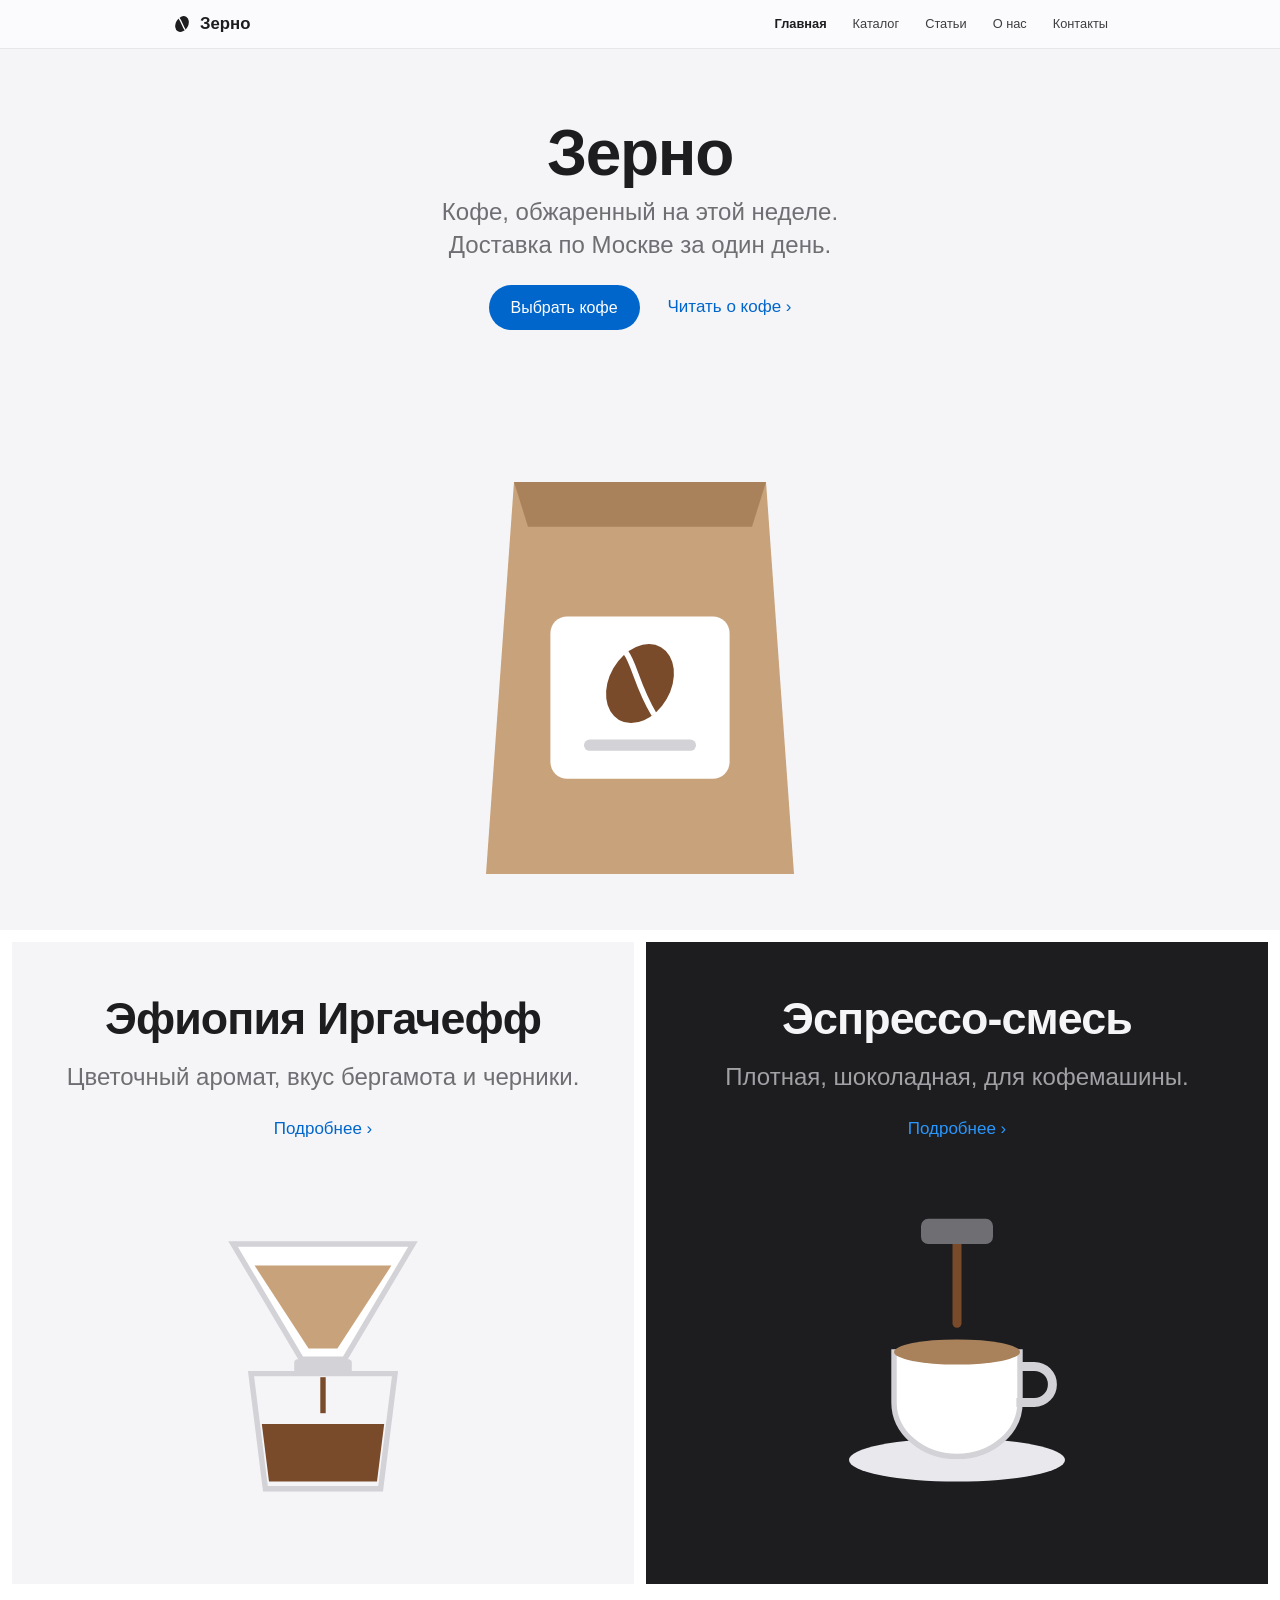
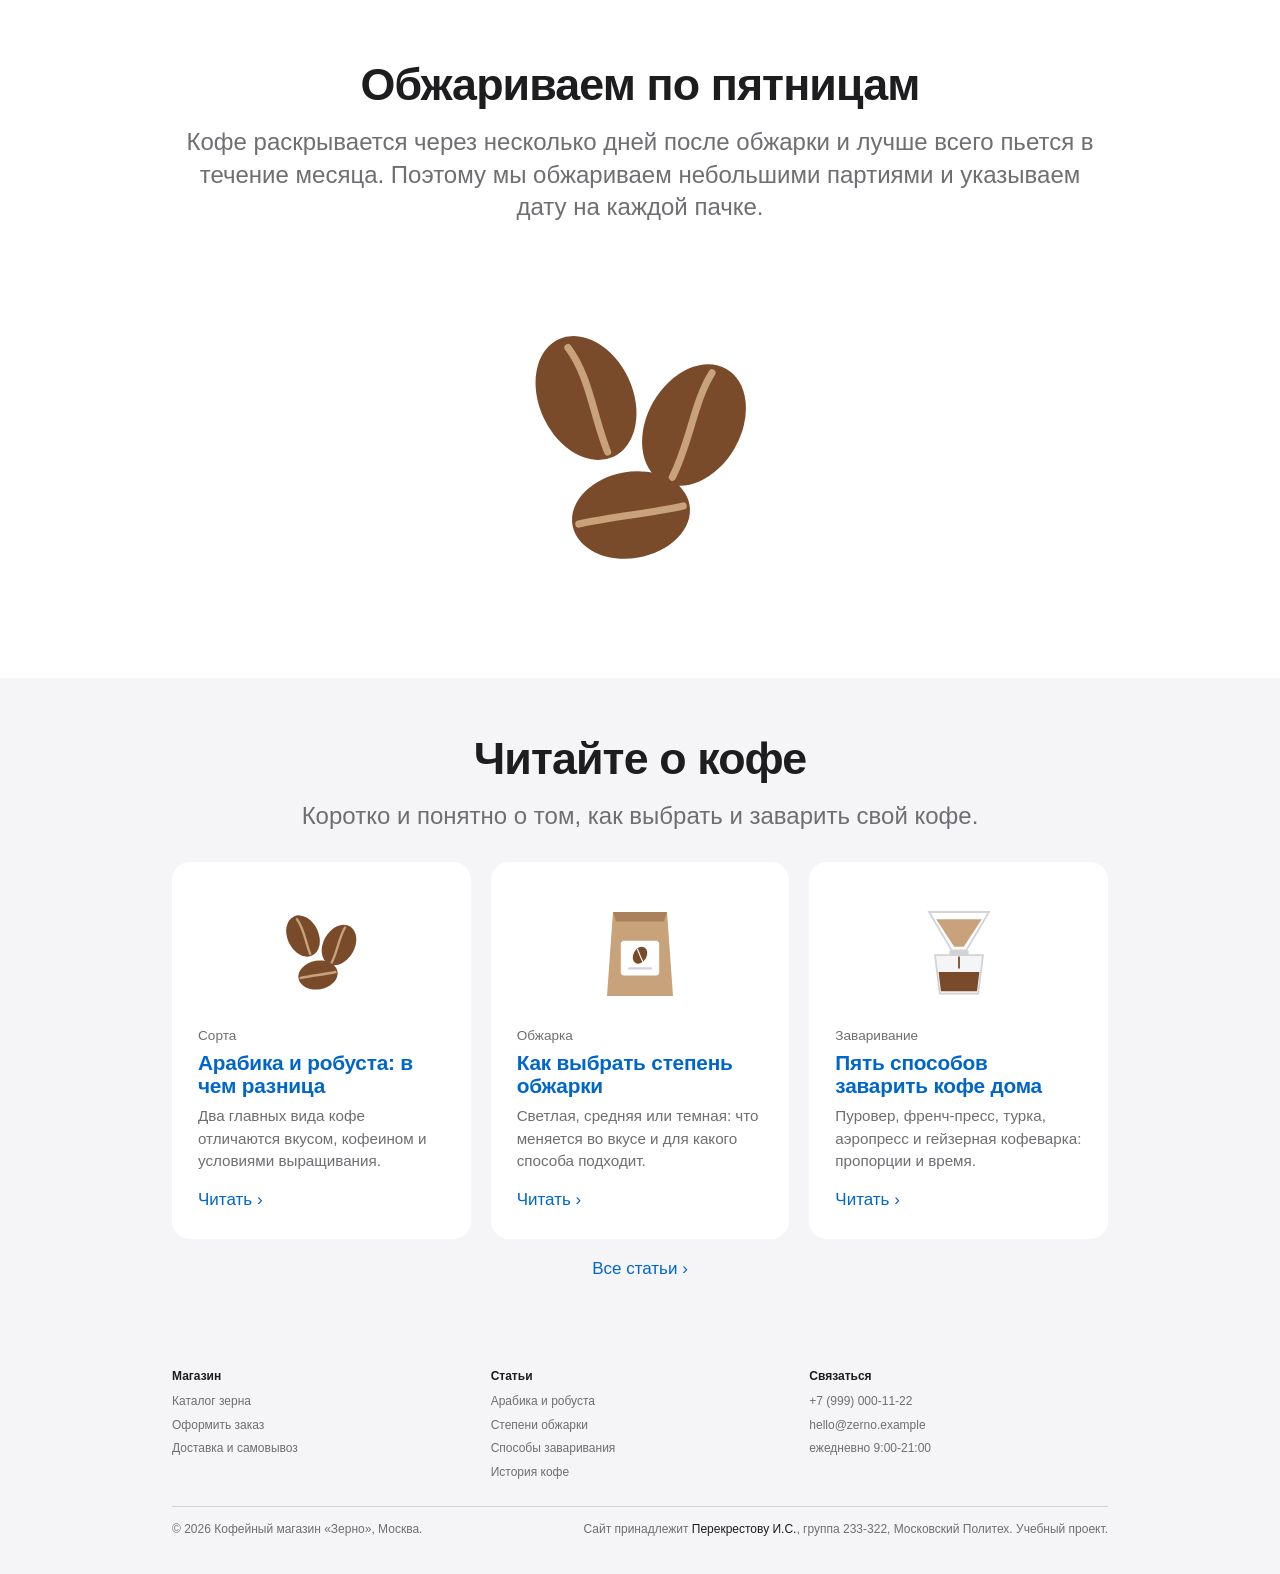
==== index.html @ 223fb18f "Add files via upload" ====
<!DOCTYPE html>
<html lang="ru">
<head>
  <meta charset="UTF-8">
  <meta name="viewport" content="width=device-width, initial-scale=1">
  <title>Зерно - свежеобжаренный кофе в Москве</title>
  <meta name="description" content="Кофейный магазин «Зерно»: свежеобжаренный кофе в зернах и молотый, статьи о сортах, обжарке и заваривании.">
  <link rel="icon" href="img/logo.svg" type="image/svg+xml">
  <link rel="stylesheet" href="css/style.css">
</head>
<body>
<header class="nav">
  <div class="wrap">
    <a class="logo" href="index.html"><img src="img/logo.svg" alt="" width="20" height="20">Зерно</a>
    <button class="menu-btn" aria-expanded="false" aria-controls="menu">Меню</button>
    <nav class="menu" id="menu" aria-label="Основное меню">
      <a href="index.html" aria-current="page">Главная</a>
      <a href="katalog.html">Каталог</a>
      <a href="statyi.html">Статьи</a>
      <a href="o-nas.html">О нас</a>
      <a href="kontakty.html">Контакты</a>
    </nav>
  </div>
</header>
<main>
<section class="hero">
  <div class="wrap">
    <h1>Зерно</h1>
    <p class="lead">Кофе, обжаренный на этой неделе.<br>Доставка по Москве за один день.</p>
    <div class="actions">
      <a class="btn" href="katalog.html">Выбрать кофе</a>
      <a class="link-more" href="statyi.html">Читать о кофе</a>
    </div>
    <img class="hero-art" src="img/bag.svg" alt="Пачка кофе «Зерно»">
  </div>
</section>

<div class="grid-2">
  <section class="tile soft">
    <h2>Эфиопия Иргачефф</h2>
    <p class="lead">Цветочный аромат, вкус бергамота и черники.</p>
    <div class="actions"><a class="link-more" href="katalog.html">Подробнее</a></div>
    <img class="tile-art" src="img/pourover.svg" alt="">
  </section>
  <section class="tile dark">
    <h2>Эспрессо-смесь</h2>
    <p class="lead">Плотная, шоколадная, для кофемашины.</p>
    <div class="actions"><a class="link-more" href="katalog.html">Подробнее</a></div>
    <img class="tile-art" src="img/espresso.svg" alt="">
  </section>
</div>

<section class="tile">
  <div class="wrap">
    <h2>Обжариваем по пятницам</h2>
    <p class="lead">Кофе раскрывается через несколько дней после обжарки и лучше всего пьется в течение месяца. Поэтому мы обжариваем небольшими партиями и указываем дату на каждой пачке.</p>
    <img class="tile-art" src="img/beans.svg" alt="">
  </div>
</section>

<section class="section soft">
  <div class="wrap">
    <h2 style="text-align:center">Читайте о кофе</h2>
    <p class="lead" style="text-align:center">Коротко и понятно о том, как выбрать и заварить свой кофе.</p>
    <div class="cards" style="margin-top:30px">
      <a class="card" href="arabika-robusta.html">
        <img class="art" src="img/beans.svg" alt="">
        <div class="meta">Сорта</div>
        <h3>Арабика и робуста: в чем разница</h3>
        <p>Два главных вида кофе отличаются вкусом, кофеином и условиями выращивания.</p>
        <span class="link-more">Читать</span>
      </a>
      <a class="card" href="obzharka.html">
        <img class="art" src="img/bag.svg" alt="">
        <div class="meta">Обжарка</div>
        <h3>Как выбрать степень обжарки</h3>
        <p>Светлая, средняя или темная: что меняется во вкусе и для какого способа подходит.</p>
        <span class="link-more">Читать</span>
      </a>
      <a class="card" href="zavarivanie.html">
        <img class="art" src="img/pourover.svg" alt="">
        <div class="meta">Заваривание</div>
        <h3>Пять способов заварить кофе дома</h3>
        <p>Пуровер, френч-пресс, турка, аэропресс и гейзерная кофеварка: пропорции и время.</p>
        <span class="link-more">Читать</span>
      </a>
    </div>
    <div class="actions"><a class="link-more" href="statyi.html">Все статьи</a></div>
  </div>
</section>
</main>
<footer class="footer">
  <div class="wrap">
    <div class="cols">
      <div>
        <h4>Магазин</h4>
        <ul><li><a href="katalog.html">Каталог зерна</a></li><li><a href="kontakty.html#order">Оформить заказ</a></li><li><a href="kontakty.html">Доставка и самовывоз</a></li></ul>
      </div>
      <div>
        <h4>Статьи</h4>
        <ul><li><a href="arabika-robusta.html">Арабика и робуста</a></li><li><a href="obzharka.html">Степени обжарки</a></li><li><a href="zavarivanie.html">Способы заваривания</a></li><li><a href="istoriya.html">История кофе</a></li></ul>
      </div>
      <div>
        <h4>Связаться</h4>
        <ul><li><a href="tel:+79990001122">+7 (999) 000-11-22</a></li><li><a href="mailto:hello@zerno.example">hello@zerno.example</a></li><li>ежедневно 9:00-21:00</li></ul>
      </div>
    </div>
    <div class="owner">
      <span>© <span class="year">2026</span> Кофейный магазин «Зерно», Москва.</span>
      <span>Сайт принадлежит <strong>Перекрестову И.С.</strong>, группа 233-322, Московский Политех. Учебный проект.</span>
    </div>
    <div class="counters">
      <!-- ===== СЧЕТЧИКИ: место для кнопок счетчиков ===== -->
    </div>
  </div>
</footer>
<script src="js/main.js"></script>
</body>
</html>
---- css/style.css ----
/* =========================================================
   ЗЕРНО - кофейный магазин. Общие стили.
   Светлая минималистичная стилистика: много воздуха, крупные заголовки.
   ========================================================= */
:root {
  --bg: #ffffff;
  --bg-soft: #f5f5f7;     /* светло-серые секции */
  --bg-dark: #1d1d1f;     /* темные секции */
  --text: #1d1d1f;
  --muted: #6e6e73;
  --line: #d2d2d7;
  --accent: #0066cc;      /* ссылки и кнопки */
  --accent-hover: #0077ed;
  --coffee: #7a4b2a;      /* кофейный акцент в иллюстрациях */
  --font: -apple-system, BlinkMacSystemFont, "SF Pro Text", "Segoe UI", "Helvetica Neue", Arial, sans-serif;
  --wrap: 980px;
}
* { box-sizing: border-box; }
html { scroll-behavior: smooth; }
@media (prefers-reduced-motion: reduce) { html { scroll-behavior: auto; } * { transition: none !important; } }
body { margin: 0; font-family: var(--font); color: var(--text); background: var(--bg);
  font-size: 17px; line-height: 1.47; -webkit-font-smoothing: antialiased; }
img { max-width: 100%; display: block; }
a { color: var(--accent); text-decoration: none; }
a:hover { text-decoration: underline; }
a:focus-visible, button:focus-visible, input:focus-visible, select:focus-visible, textarea:focus-visible {
  outline: 3px solid rgba(0,102,204,.5); outline-offset: 2px; border-radius: 4px; }
.wrap { max-width: var(--wrap); margin: 0 auto; padding: 0 22px; }

h1, h2, h3 { font-weight: 600; letter-spacing: -0.02em; margin: 0 0 .4em; line-height: 1.08; }
h1 { font-size: clamp(2.4rem, 6vw, 4rem); }
h2 { font-size: clamp(1.8rem, 4vw, 2.8rem); }
h3 { font-size: 1.3rem; letter-spacing: -0.01em; }
p { margin: 0 0 1em; }
.lead { font-size: clamp(1.15rem, 2.2vw, 1.5rem); color: var(--muted); line-height: 1.35; }

/* ---------- навигация ---------- */
.nav { position: sticky; top: 0; z-index: 10; background: rgba(251,251,253,.85);
  backdrop-filter: saturate(180%) blur(20px); -webkit-backdrop-filter: saturate(180%) blur(20px);
  border-bottom: 1px solid rgba(0,0,0,.08); }
.nav .wrap { display: flex; align-items: center; justify-content: space-between; height: 48px; }
.logo { display: flex; align-items: center; gap: 8px; color: var(--text); font-weight: 600; font-size: 1.05rem; }
.logo:hover { text-decoration: none; }
.logo svg { width: 20px; height: 20px; }
.menu { display: flex; gap: 26px; }
.menu a { color: var(--text); font-size: .8rem; opacity: .85; }
.menu a:hover { opacity: 1; text-decoration: none; }
.menu a[aria-current="page"] { opacity: 1; font-weight: 600; }
.menu-btn { display: none; background: none; border: 0; font: inherit; font-size: .85rem; color: var(--text); cursor: pointer; padding: 6px 0; }
@media (max-width: 760px) {
  .menu-btn { display: block; }
  .menu { display: none; position: absolute; top: 48px; left: 0; right: 0; flex-direction: column; gap: 0;
    background: #fbfbfd; border-bottom: 1px solid var(--line); padding: 8px 22px 16px; }
  .menu.open { display: flex; }
  .menu a { font-size: 1.05rem; padding: 10px 0; border-bottom: 1px solid #ececf0; }
}

/* ---------- кнопки ---------- */
.btn { display: inline-block; background: var(--accent); color: #fff; border: 0; border-radius: 980px;
  padding: 11px 22px; font: inherit; font-size: 1rem; cursor: pointer; }
.btn:hover { background: var(--accent-hover); text-decoration: none; }
.link-more::after { content: " ›"; }
.actions { display: flex; gap: 28px; justify-content: center; align-items: center; flex-wrap: wrap; margin-top: 18px; }

/* ---------- секции ---------- */
.hero { text-align: center; padding: 70px 0 0; background: var(--bg-soft); overflow: hidden; }
.hero h1 { margin-bottom: 8px; }
.hero-art { margin: 40px auto 0; width: min(560px, 90%); }
.tile { text-align: center; padding: 64px 0; }
.tile.soft { background: var(--bg-soft); }
.tile.dark { background: var(--bg-dark); color: #f5f5f7; }
.tile.dark .lead { color: #a1a1a6; }
.tile.dark a { color: #2997ff; }
.tile-art { width: min(360px, 80%); margin: 30px auto 0; }

.grid-2 { display: grid; grid-template-columns: 1fr 1fr; gap: 12px; padding: 12px; }
.grid-2 .tile { border-radius: 0; padding: 52px 24px; }
@media (max-width: 760px) { .grid-2 { grid-template-columns: 1fr; } }

.page-head { padding: 64px 0 28px; text-align: center; }
.section { padding: 56px 0; }
.section.soft { background: var(--bg-soft); }

/* ---------- карточки товаров и статей ---------- */
.cards { display: grid; grid-template-columns: repeat(3, 1fr); gap: 20px; }
@media (max-width: 900px) { .cards { grid-template-columns: 1fr 1fr; } }
@media (max-width: 560px) { .cards { grid-template-columns: 1fr; } }
.card { background: #fff; border-radius: 18px; padding: 26px; display: flex; flex-direction: column; }
.section:not(.soft) .card { background: var(--bg-soft); }
.card .art { width: 120px; height: 120px; margin: 0 auto 18px; }
.card .meta { color: var(--muted); font-size: .85rem; margin-bottom: 6px; }
.card p { color: var(--muted); font-size: .95rem; flex: 1; }
.card .price { font-size: 1.15rem; font-weight: 600; margin: 4px 0 14px; }
.card .tags { display: flex; gap: 6px; flex-wrap: wrap; margin-bottom: 12px; }
.tag { font-size: .75rem; color: var(--muted); border: 1px solid var(--line); border-radius: 980px; padding: 2px 10px; }

.filter { display: flex; gap: 8px; justify-content: center; flex-wrap: wrap; margin-bottom: 30px; }
.filter button { font: inherit; font-size: .9rem; border: 1px solid var(--line); background: #fff; color: var(--text);
  border-radius: 980px; padding: 7px 16px; cursor: pointer; }
.filter button[aria-pressed="true"] { background: var(--text); color: #fff; border-color: var(--text); }

/* ---------- статья ---------- */
.article { max-width: 692px; margin: 0 auto; padding: 56px 22px 40px; }
.article .meta { color: var(--muted); font-size: .9rem; margin-bottom: 12px; }
.article h1 { font-size: clamp(2rem, 5vw, 3rem); }
.article h2 { font-size: 1.6rem; margin-top: 1.6em; }
.article p, .article li { font-size: 1.1rem; line-height: 1.6; }
.article .art { width: 100%; max-width: 420px; margin: 30px auto; }
.note { background: var(--bg-soft); border-radius: 14px; padding: 18px 22px; margin: 24px 0; }
table { width: 100%; border-collapse: collapse; margin: 18px 0; font-size: .98rem; }
th, td { text-align: left; padding: 10px 8px; border-bottom: 1px solid var(--line); }
th { font-weight: 600; }
.read-next { border-top: 1px solid var(--line); margin-top: 40px; padding-top: 20px; }

/* ---------- контакты и форма ---------- */
.two-col { display: grid; grid-template-columns: 1fr 1fr; gap: 40px; }
@media (max-width: 760px) { .two-col { grid-template-columns: 1fr; } }
.info-list { list-style: none; padding: 0; margin: 0; }
.info-list li { padding: 12px 0; border-bottom: 1px solid var(--line); }
.info-list b { display: block; font-size: .8rem; color: var(--muted); font-weight: 500; }
form label { display: block; font-size: .85rem; color: var(--muted); margin: 14px 0 6px; }
form input, form select, form textarea { width: 100%; font: inherit; padding: 12px 14px; border: 1px solid var(--line);
  border-radius: 12px; background: #fff; }
.form-ok { display: none; margin-top: 16px; padding: 14px 18px; border-radius: 12px; background: #e9f7ee; color: #1d6b38; }
.small { font-size: .8rem; color: var(--muted); }

/* ---------- подвал ---------- */
.footer { background: var(--bg-soft); color: var(--muted); font-size: .75rem; padding: 30px 0 22px; }
.footer .cols { display: grid; grid-template-columns: repeat(3, 1fr); gap: 20px; padding-bottom: 18px;
  border-bottom: 1px solid var(--line); }
@media (max-width: 760px) { .footer .cols { grid-template-columns: 1fr 1fr; } }
.footer h4 { color: var(--text); font-size: .75rem; font-weight: 600; margin: 0 0 8px; }
.footer ul { list-style: none; padding: 0; margin: 0; }
.footer li { margin: 6px 0; }
.footer a { color: var(--muted); }
.footer .owner { padding-top: 14px; display: flex; justify-content: space-between; flex-wrap: wrap; gap: 8px; }
.footer .owner strong { color: var(--text); font-weight: 500; }
.counters { display: flex; flex-wrap: wrap; gap: 8px; align-items: center; margin-top: 14px; }
.counters:empty { display: none; }
.card[hidden] { display: none; }
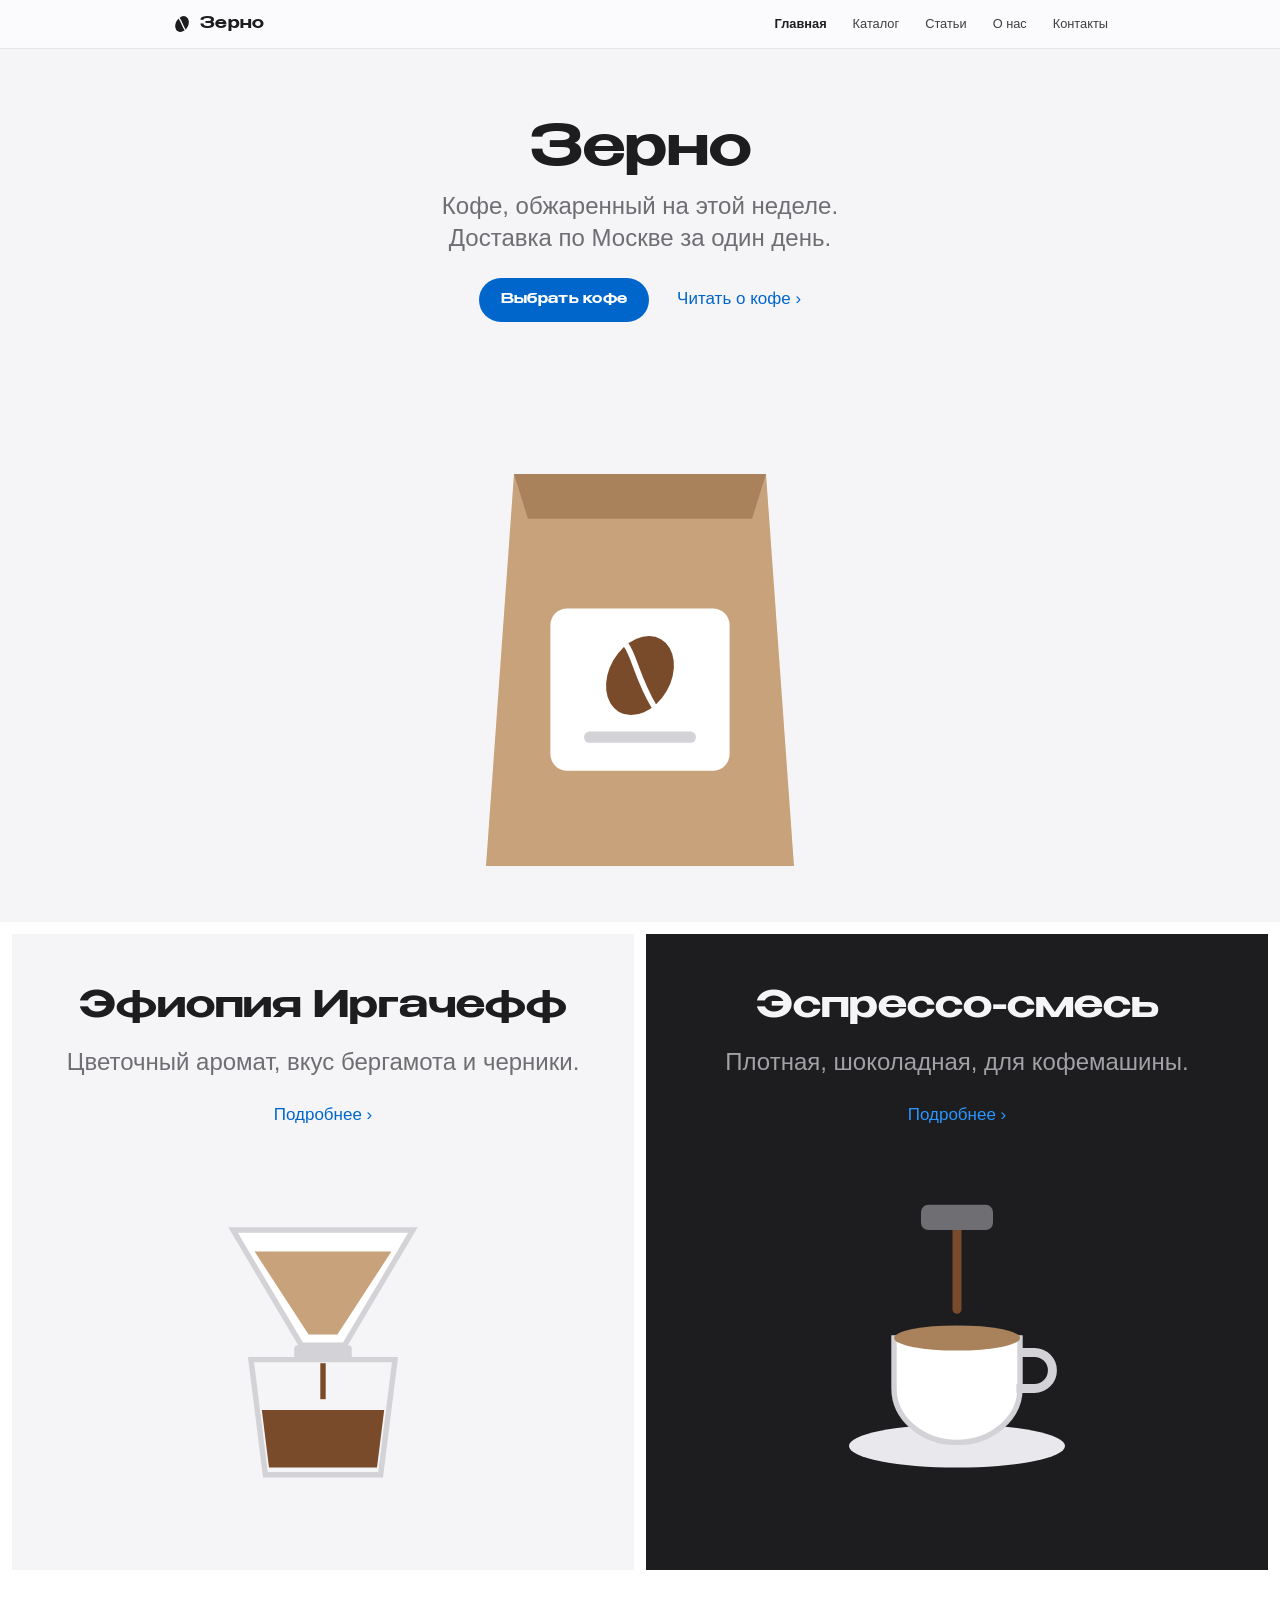
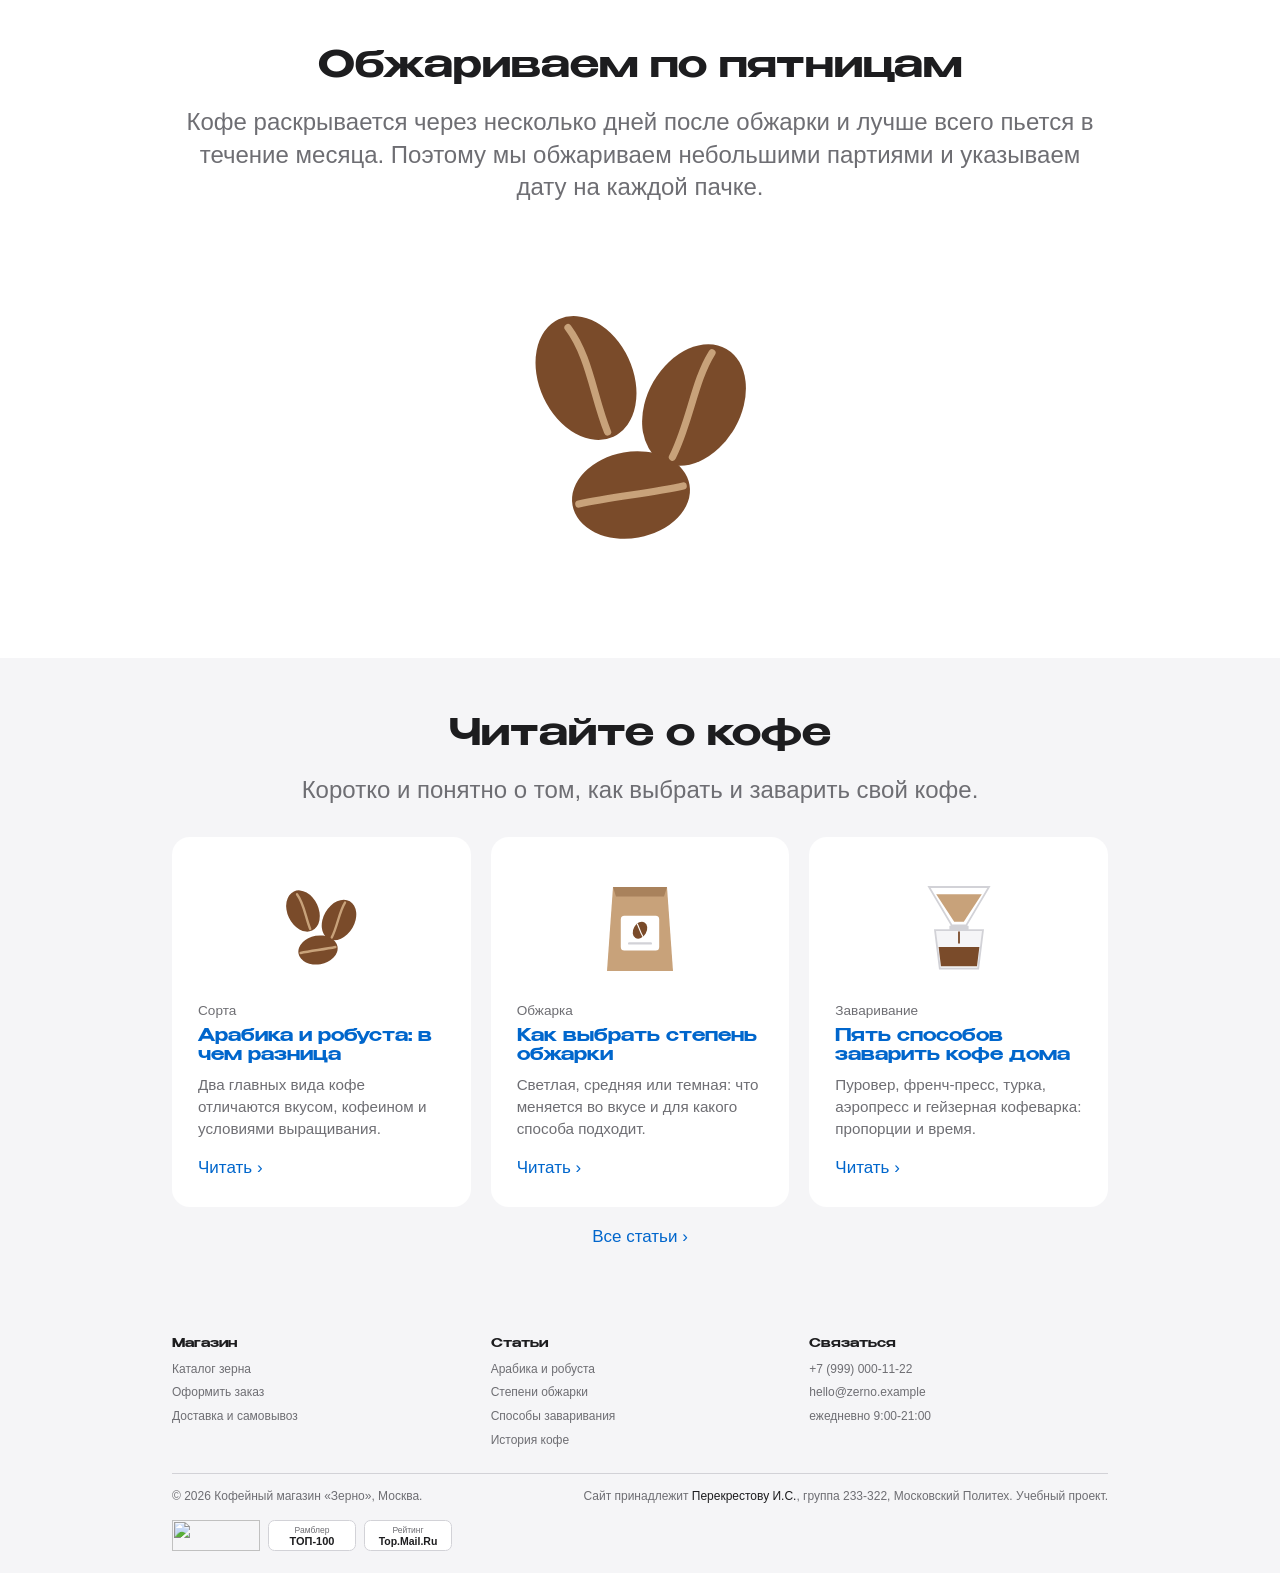
==== commit 470c62b5: "Add files via upload" ====
--- a/index.html
+++ b/index.html
@@ -1,118 +1,175 @@
 <!DOCTYPE html>
+
 <html lang="ru">
 <head>
-  <meta charset="UTF-8">
-  <meta name="viewport" content="width=device-width, initial-scale=1">
-  <title>Зерно - свежеобжаренный кофе в Москве</title>
-  <meta name="description" content="Кофейный магазин «Зерно»: свежеобжаренный кофе в зернах и молотый, статьи о сортах, обжарке и заваривании.">
-  <link rel="icon" href="img/logo.svg" type="image/svg+xml">
-  <link rel="stylesheet" href="css/style.css">
+<meta charset="utf-8"/>
+<meta content="width=device-width, initial-scale=1" name="viewport"/>
+<title>Зерно - свежеобжаренный кофе в Москве</title>
+<meta content="Кофейный магазин «Зерно»: свежеобжаренный кофе в зернах и молотый, статьи о сортах, обжарке и заваривании." name="description"/>
+<link href="img/logo.svg" rel="icon" type="image/svg+xml"/>
+<link href="css/style.css" rel="stylesheet"/>
 </head>
 <body>
-<header class="nav">
-  <div class="wrap">
-    <a class="logo" href="index.html"><img src="img/logo.svg" alt="" width="20" height="20">Зерно</a>
-    <button class="menu-btn" aria-expanded="false" aria-controls="menu">Меню</button>
-    <nav class="menu" id="menu" aria-label="Основное меню">
-      <a href="index.html" aria-current="page">Главная</a>
-      <a href="katalog.html">Каталог</a>
-      <a href="statyi.html">Статьи</a>
-      <a href="o-nas.html">О нас</a>
-      <a href="kontakty.html">Контакты</a>
-    </nav>
-  </div>
+<!--LiveInternet counter--><script>
+new Image().src = "https://counter.yadro.ru/hit?r"+
+escape(document.referrer)+((typeof(screen)=="undefined")?"":
+";s"+screen.width+"*"+screen.height+"*"+(screen.colorDepth?
+screen.colorDepth:screen.pixelDepth))+";u"+escape(document.URL)+
+";h"+escape(document.title.substring(0,150))+
+";"+Math.random();</script><!--/LiveInternet-->
+<!-- Top100 (Kraken) Counter -->
+<script>
+    (function (w, d, c) {
+    (w[c] = w[c] || []).push(function() {
+        var options = {
+            project: 7752709,
+            attributes_dataset: [ "zerno-attribute" ],
+            trackHashes: true,
+            user_id: null,
+        };
+        try {
+            w.top100Counter = new top100(options);
+        } catch(e) { }
+    });
+    var n = d.getElementsByTagName("script")[0],
+    s = d.createElement("script"),
+    f = function () { n.parentNode.insertBefore(s, n); };
+    s.type = "text/javascript";
+    s.async = true;
+    s.src =
+    (d.location.protocol == "https:" ? "https:" : "http:") +
+    "//st.top100.ru/top100/top100.js";
+
+    if (w.opera == "[object Opera]") {
+    d.addEventListener("DOMContentLoaded", f, false);
+} else { f(); }
+})(window, document, "_top100q");
+</script>
+<noscript>
+<img alt="Топ-100" src="//counter.rambler.ru/top100.cnt?pid=7752709"/>
+</noscript>
+<!-- END Top100 (Kraken) Counter -->
+<!-- Top.Mail.Ru counter -->
+<script type="text/javascript">
+var _tmr = window._tmr || (window._tmr = []);
+_tmr.push({id: "3800585", type: "pageView", start: (new Date()).getTime()});
+(function (d, w, id) {
+  if (d.getElementById(id)) return;
+  var ts = d.createElement("script"); ts.type = "text/javascript"; ts.async = true; ts.id = id;
+  ts.src = "https://top-fwz1.mail.ru/js/code.js";
+  var f = function () {var s = d.getElementsByTagName("script")[0]; s.parentNode.insertBefore(ts, s);};
+  if (w.opera == "[object Opera]") { d.addEventListener("DOMContentLoaded", f, false); } else { f(); }
+})(document, window, "tmr-code");
+</script>
+<noscript><div><img alt="Top.Mail.Ru" src="https://top-fwz1.mail.ru/counter?id=3800585;js=na" style="position:absolute;left:-9999px;"/></div></noscript>
+<!-- /Top.Mail.Ru counter -->
+<header class="nav" data-zerno-attribute="шапка">
+<div class="wrap">
+<a class="logo" data-zerno-attribute="логотип" href="index.html"><img alt="" height="20" src="img/logo.svg" width="20"/>Зерно</a>
+<button aria-controls="menu" aria-expanded="false" class="menu-btn" data-zerno-attribute="кнопка меню">Меню</button>
+<nav aria-label="Основное меню" class="menu" data-zerno-attribute="меню" id="menu">
+<a aria-current="page" data-zerno-attribute="Главная" href="index.html">Главная</a>
+<a data-zerno-attribute="Каталог" href="katalog.html">Каталог</a>
+<a data-zerno-attribute="Статьи" href="statyi.html">Статьи</a>
+<a data-zerno-attribute="О нас" href="o-nas.html">О нас</a>
+<a data-zerno-attribute="Контакты" href="kontakty.html">Контакты</a>
+</nav>
+</div>
 </header>
 <main>
-<section class="hero">
-  <div class="wrap">
-    <h1>Зерно</h1>
-    <p class="lead">Кофе, обжаренный на этой неделе.<br>Доставка по Москве за один день.</p>
-    <div class="actions">
-      <a class="btn" href="katalog.html">Выбрать кофе</a>
-      <a class="link-more" href="statyi.html">Читать о кофе</a>
-    </div>
-    <img class="hero-art" src="img/bag.svg" alt="Пачка кофе «Зерно»">
-  </div>
+<section class="hero" data-zerno-attribute="главный экран">
+<div class="wrap">
+<h1>Зерно</h1>
+<p class="lead">Кофе, обжаренный на этой неделе.<br/>Доставка по Москве за один день.</p>
+<div class="actions">
+<a class="btn" data-zerno-attribute="кнопка выбрать кофе" href="katalog.html">Выбрать кофе</a>
+<a class="link-more" data-zerno-attribute="читать о кофе" href="statyi.html">Читать о кофе</a>
+</div>
+<img alt="Пачка кофе «Зерно»" class="hero-art" src="img/bag.svg"/>
+</div>
 </section>
-
 <div class="grid-2">
-  <section class="tile soft">
-    <h2>Эфиопия Иргачефф</h2>
-    <p class="lead">Цветочный аромат, вкус бергамота и черники.</p>
-    <div class="actions"><a class="link-more" href="katalog.html">Подробнее</a></div>
-    <img class="tile-art" src="img/pourover.svg" alt="">
-  </section>
-  <section class="tile dark">
-    <h2>Эспрессо-смесь</h2>
-    <p class="lead">Плотная, шоколадная, для кофемашины.</p>
-    <div class="actions"><a class="link-more" href="katalog.html">Подробнее</a></div>
-    <img class="tile-art" src="img/espresso.svg" alt="">
-  </section>
+<section class="tile soft" data-zerno-attribute="Эфиопия Иргачефф">
+<h2>Эфиопия Иргачефф</h2>
+<p class="lead">Цветочный аромат, вкус бергамота и черники.</p>
+<div class="actions"><a class="link-more" data-zerno-attribute="кнопка подробнее" href="katalog.html">Подробнее</a></div>
+<img alt="" class="tile-art" src="img/pourover.svg"/>
+</section>
+<section class="tile dark" data-zerno-attribute="Эспрессо-смесь">
+<h2>Эспрессо-смесь</h2>
+<p class="lead">Плотная, шоколадная, для кофемашины.</p>
+<div class="actions"><a class="link-more" data-zerno-attribute="кнопка подробнее" href="katalog.html">Подробнее</a></div>
+<img alt="" class="tile-art" src="img/espresso.svg"/>
+</section>
 </div>
-
-<section class="tile">
-  <div class="wrap">
-    <h2>Обжариваем по пятницам</h2>
-    <p class="lead">Кофе раскрывается через несколько дней после обжарки и лучше всего пьется в течение месяца. Поэтому мы обжариваем небольшими партиями и указываем дату на каждой пачке.</p>
-    <img class="tile-art" src="img/beans.svg" alt="">
-  </div>
+<section class="tile" data-zerno-attribute="Обжариваем по пятницам">
+<div class="wrap">
+<h2>Обжариваем по пятницам</h2>
+<p class="lead">Кофе раскрывается через несколько дней после обжарки и лучше всего пьется в течение месяца. Поэтому мы обжариваем небольшими партиями и указываем дату на каждой пачке.</p>
+<img alt="" class="tile-art" src="img/beans.svg"/>
+</div>
 </section>
-
-<section class="section soft">
-  <div class="wrap">
-    <h2 style="text-align:center">Читайте о кофе</h2>
-    <p class="lead" style="text-align:center">Коротко и понятно о том, как выбрать и заварить свой кофе.</p>
-    <div class="cards" style="margin-top:30px">
-      <a class="card" href="arabika-robusta.html">
-        <img class="art" src="img/beans.svg" alt="">
-        <div class="meta">Сорта</div>
-        <h3>Арабика и робуста: в чем разница</h3>
-        <p>Два главных вида кофе отличаются вкусом, кофеином и условиями выращивания.</p>
-        <span class="link-more">Читать</span>
-      </a>
-      <a class="card" href="obzharka.html">
-        <img class="art" src="img/bag.svg" alt="">
-        <div class="meta">Обжарка</div>
-        <h3>Как выбрать степень обжарки</h3>
-        <p>Светлая, средняя или темная: что меняется во вкусе и для какого способа подходит.</p>
-        <span class="link-more">Читать</span>
-      </a>
-      <a class="card" href="zavarivanie.html">
-        <img class="art" src="img/pourover.svg" alt="">
-        <div class="meta">Заваривание</div>
-        <h3>Пять способов заварить кофе дома</h3>
-        <p>Пуровер, френч-пресс, турка, аэропресс и гейзерная кофеварка: пропорции и время.</p>
-        <span class="link-more">Читать</span>
-      </a>
-    </div>
-    <div class="actions"><a class="link-more" href="statyi.html">Все статьи</a></div>
-  </div>
+<section class="section soft" data-zerno-attribute="статьи на главной">
+<div class="wrap">
+<h2 style="text-align:center">Читайте о кофе</h2>
+<p class="lead" style="text-align:center">Коротко и понятно о том, как выбрать и заварить свой кофе.</p>
+<div class="cards" data-zerno-attribute="карточки статей" style="margin-top:30px">
+<a class="card" data-zerno-attribute="Арабика и робуста: в чем разница" href="arabika-robusta.html">
+<img alt="" class="art" src="img/beans.svg"/>
+<div class="meta">Сорта</div>
+<h3>Арабика и робуста: в чем разница</h3>
+<p>Два главных вида кофе отличаются вкусом, кофеином и условиями выращивания.</p>
+<span class="link-more">Читать</span>
+</a>
+<a class="card" data-zerno-attribute="Как выбрать степень обжарки" href="obzharka.html">
+<img alt="" class="art" src="img/bag.svg"/>
+<div class="meta">Обжарка</div>
+<h3>Как выбрать степень обжарки</h3>
+<p>Светлая, средняя или темная: что меняется во вкусе и для какого способа подходит.</p>
+<span class="link-more">Читать</span>
+</a>
+<a class="card" data-zerno-attribute="Пять способов заварить кофе дома" href="zavarivanie.html">
+<img alt="" class="art" src="img/pourover.svg"/>
+<div class="meta">Заваривание</div>
+<h3>Пять способов заварить кофе дома</h3>
+<p>Пуровер, френч-пресс, турка, аэропресс и гейзерная кофеварка: пропорции и время.</p>
+<span class="link-more">Читать</span>
+</a>
+</div>
+<div class="actions"><a class="link-more" data-zerno-attribute="все статьи" href="statyi.html">Все статьи</a></div>
+</div>
 </section>
 </main>
-<footer class="footer">
-  <div class="wrap">
-    <div class="cols">
-      <div>
-        <h4>Магазин</h4>
-        <ul><li><a href="katalog.html">Каталог зерна</a></li><li><a href="kontakty.html#order">Оформить заказ</a></li><li><a href="kontakty.html">Доставка и самовывоз</a></li></ul>
-      </div>
-      <div>
-        <h4>Статьи</h4>
-        <ul><li><a href="arabika-robusta.html">Арабика и робуста</a></li><li><a href="obzharka.html">Степени обжарки</a></li><li><a href="zavarivanie.html">Способы заваривания</a></li><li><a href="istoriya.html">История кофе</a></li></ul>
-      </div>
-      <div>
-        <h4>Связаться</h4>
-        <ul><li><a href="tel:+79990001122">+7 (999) 000-11-22</a></li><li><a href="mailto:hello@zerno.example">hello@zerno.example</a></li><li>ежедневно 9:00-21:00</li></ul>
-      </div>
-    </div>
-    <div class="owner">
-      <span>© <span class="year">2026</span> Кофейный магазин «Зерно», Москва.</span>
-      <span>Сайт принадлежит <strong>Перекрестову И.С.</strong>, группа 233-322, Московский Политех. Учебный проект.</span>
-    </div>
-    <div class="counters">
-      <!-- ===== СЧЕТЧИКИ: место для кнопок счетчиков ===== -->
-    </div>
-  </div>
+<footer class="footer" data-zerno-attribute="подвал">
+<div class="wrap">
+<div class="cols">
+<div data-zerno-attribute="Магазин">
+<h4>Магазин</h4>
+<ul><li><a data-zerno-attribute="Каталог зерна" href="katalog.html">Каталог зерна</a></li><li><a data-zerno-attribute="Оформить заказ" href="kontakty.html#order">Оформить заказ</a></li><li><a data-zerno-attribute="Доставка и самовывоз" href="kontakty.html">Доставка и самовывоз</a></li></ul>
+</div>
+<div data-zerno-attribute="Статьи">
+<h4>Статьи</h4>
+<ul><li><a data-zerno-attribute="Арабика и робуста" href="arabika-robusta.html">Арабика и робуста</a></li><li><a data-zerno-attribute="Степени обжарки" href="obzharka.html">Степени обжарки</a></li><li><a data-zerno-attribute="Способы заваривания" href="zavarivanie.html">Способы заваривания</a></li><li><a data-zerno-attribute="История кофе" href="istoriya.html">История кофе</a></li></ul>
+</div>
+<div data-zerno-attribute="Связаться">
+<h4>Связаться</h4>
+<ul><li><a data-zerno-attribute="+7 (999) 000-11-22" href="tel:+79990001122">+7 (999) 000-11-22</a></li><li><a data-zerno-attribute="hello@zerno.example" href="mailto:hello@zerno.example">hello@zerno.example</a></li><li>ежедневно 9:00-21:00</li></ul>
+</div>
+</div>
+<div class="owner">
+<span>© <span class="year">2026</span> Кофейный магазин «Зерно», Москва.</span>
+<span>Сайт принадлежит <strong>Перекрестову И.С.</strong>, группа 233-322, Московский Политех. Учебный проект.</span>
+</div>
+<div class="counters" data-zerno-attribute="счетчики">
+<!-- ===== СЧЕТЧИКИ: место для кнопок счетчиков ===== -->
+<!--LiveInternet logo--><a data-zerno-attribute="LiveInternet" href="https://www.liveinternet.ru/click" target="_blank"><img alt="" height="31" src="https://counter.yadro.ru/logo?53.1" style="border:0" title="LiveInternet: показано число просмотров и посетителей за 24 часа" width="88"/></a><!--/LiveInternet-->
+<!-- Виджет Рамблер/топ-100 -->
+<a data-zerno-attribute="Топ-100" href="https://top100.rambler.ru/" rel="noopener" target="_blank"><img alt="Рамблер/топ-100" height="31" src="img/top100.svg" title="Рамблер/топ-100" width="88"/></a>
+<!-- Логотип Top.Mail.Ru (если картинка сервиса недоступна, показывается img/topmail.svg) -->
+<a data-zerno-attribute="Top.Mail.Ru" href="https://top.mail.ru/jump?from=3800585" rel="noopener" target="_blank"><img alt="Top.Mail.Ru" height="31" onerror="this.onerror=null;this.src='img/topmail.svg';" src="https://top-fwz1.mail.ru/counter?id=3800585;t=479;l=1" style="border:0;" title="Top.Mail.Ru" width="88"/></a>
+<!-- ===== КОНЕЦ СЧЕТЧИКОВ ===== -->
+</div>
+</div>
 </footer>
 <script src="js/main.js"></script>
 </body>
--- a/css/style.css
+++ b/css/style.css
@@ -2,6 +2,13 @@
    ЗЕРНО - кофейный магазин. Общие стили.
    Светлая минималистичная стилистика: много воздуха, крупные заголовки.
    ========================================================= */
+@font-face {
+  font-family: "Benzin";
+  src: url("../fonts/Benzin-Semibold.ttf") format("truetype");
+  font-weight: 600;
+  font-style: normal;
+  font-display: swap;
+}
 :root {
   --bg: #ffffff;
   --bg-soft: #f5f5f7;     /* светло-серые секции */
@@ -13,6 +20,7 @@
   --accent-hover: #0077ed;
   --coffee: #7a4b2a;      /* кофейный акцент в иллюстрациях */
   --font: -apple-system, BlinkMacSystemFont, "SF Pro Text", "Segoe UI", "Helvetica Neue", Arial, sans-serif;
+  --display: "Benzin", var(--font);
   --wrap: 980px;
 }
 * { box-sizing: border-box; }
@@ -27,10 +35,10 @@
   outline: 3px solid rgba(0,102,204,.5); outline-offset: 2px; border-radius: 4px; }
 .wrap { max-width: var(--wrap); margin: 0 auto; padding: 0 22px; }
 
-h1, h2, h3 { font-weight: 600; letter-spacing: -0.02em; margin: 0 0 .4em; line-height: 1.08; }
-h1 { font-size: clamp(2.4rem, 6vw, 4rem); }
-h2 { font-size: clamp(1.8rem, 4vw, 2.8rem); }
-h3 { font-size: 1.3rem; letter-spacing: -0.01em; }
+h1, h2, h3 { font-family: var(--display); font-weight: 600; letter-spacing: 0; margin: 0 0 .5em; line-height: 1.15; }
+h1 { font-size: clamp(2rem, 5vw, 3.4rem); }
+h2 { font-size: clamp(1.5rem, 3.4vw, 2.3rem); }
+h3 { font-size: 1.05rem; }
 p { margin: 0 0 1em; }
 .lead { font-size: clamp(1.15rem, 2.2vw, 1.5rem); color: var(--muted); line-height: 1.35; }
 
@@ -39,7 +47,7 @@
   backdrop-filter: saturate(180%) blur(20px); -webkit-backdrop-filter: saturate(180%) blur(20px);
   border-bottom: 1px solid rgba(0,0,0,.08); }
 .nav .wrap { display: flex; align-items: center; justify-content: space-between; height: 48px; }
-.logo { display: flex; align-items: center; gap: 8px; color: var(--text); font-weight: 600; font-size: 1.05rem; }
+.logo { display: flex; align-items: center; gap: 8px; color: var(--text); font-family: var(--display); font-weight: 600; font-size: .95rem; letter-spacing: .02em; }
 .logo:hover { text-decoration: none; }
 .logo svg { width: 20px; height: 20px; }
 .menu { display: flex; gap: 26px; }
@@ -57,7 +65,7 @@
 
 /* ---------- кнопки ---------- */
 .btn { display: inline-block; background: var(--accent); color: #fff; border: 0; border-radius: 980px;
-  padding: 11px 22px; font: inherit; font-size: 1rem; cursor: pointer; }
+  padding: 12px 22px; font-family: var(--display); font-weight: 600; font-size: .82rem; letter-spacing: .02em; cursor: pointer; }
 .btn:hover { background: var(--accent-hover); text-decoration: none; }
 .link-more::after { content: " ›"; }
 .actions { display: flex; gap: 28px; justify-content: center; align-items: center; flex-wrap: wrap; margin-top: 18px; }
@@ -90,7 +98,7 @@
 .card .art { width: 120px; height: 120px; margin: 0 auto 18px; }
 .card .meta { color: var(--muted); font-size: .85rem; margin-bottom: 6px; }
 .card p { color: var(--muted); font-size: .95rem; flex: 1; }
-.card .price { font-size: 1.15rem; font-weight: 600; margin: 4px 0 14px; }
+.card .price { font-family: var(--display); font-size: 1.05rem; font-weight: 600; margin: 4px 0 14px; }
 .card .tags { display: flex; gap: 6px; flex-wrap: wrap; margin-bottom: 12px; }
 .tag { font-size: .75rem; color: var(--muted); border: 1px solid var(--line); border-radius: 980px; padding: 2px 10px; }
 
@@ -102,8 +110,8 @@
 /* ---------- статья ---------- */
 .article { max-width: 692px; margin: 0 auto; padding: 56px 22px 40px; }
 .article .meta { color: var(--muted); font-size: .9rem; margin-bottom: 12px; }
-.article h1 { font-size: clamp(2rem, 5vw, 3rem); }
-.article h2 { font-size: 1.6rem; margin-top: 1.6em; }
+.article h1 { font-size: clamp(1.7rem, 4.2vw, 2.5rem); }
+.article h2 { font-size: 1.3rem; margin-top: 1.6em; }
 .article p, .article li { font-size: 1.1rem; line-height: 1.6; }
 .article .art { width: 100%; max-width: 420px; margin: 30px auto; }
 .note { background: var(--bg-soft); border-radius: 14px; padding: 18px 22px; margin: 24px 0; }
@@ -129,7 +137,7 @@
 .footer .cols { display: grid; grid-template-columns: repeat(3, 1fr); gap: 20px; padding-bottom: 18px;
   border-bottom: 1px solid var(--line); }
 @media (max-width: 760px) { .footer .cols { grid-template-columns: 1fr 1fr; } }
-.footer h4 { color: var(--text); font-size: .75rem; font-weight: 600; margin: 0 0 8px; }
+.footer h4 { color: var(--text); font-family: var(--display); font-size: .72rem; font-weight: 600; margin: 0 0 8px; }
 .footer ul { list-style: none; padding: 0; margin: 0; }
 .footer li { margin: 6px 0; }
 .footer a { color: var(--muted); }
